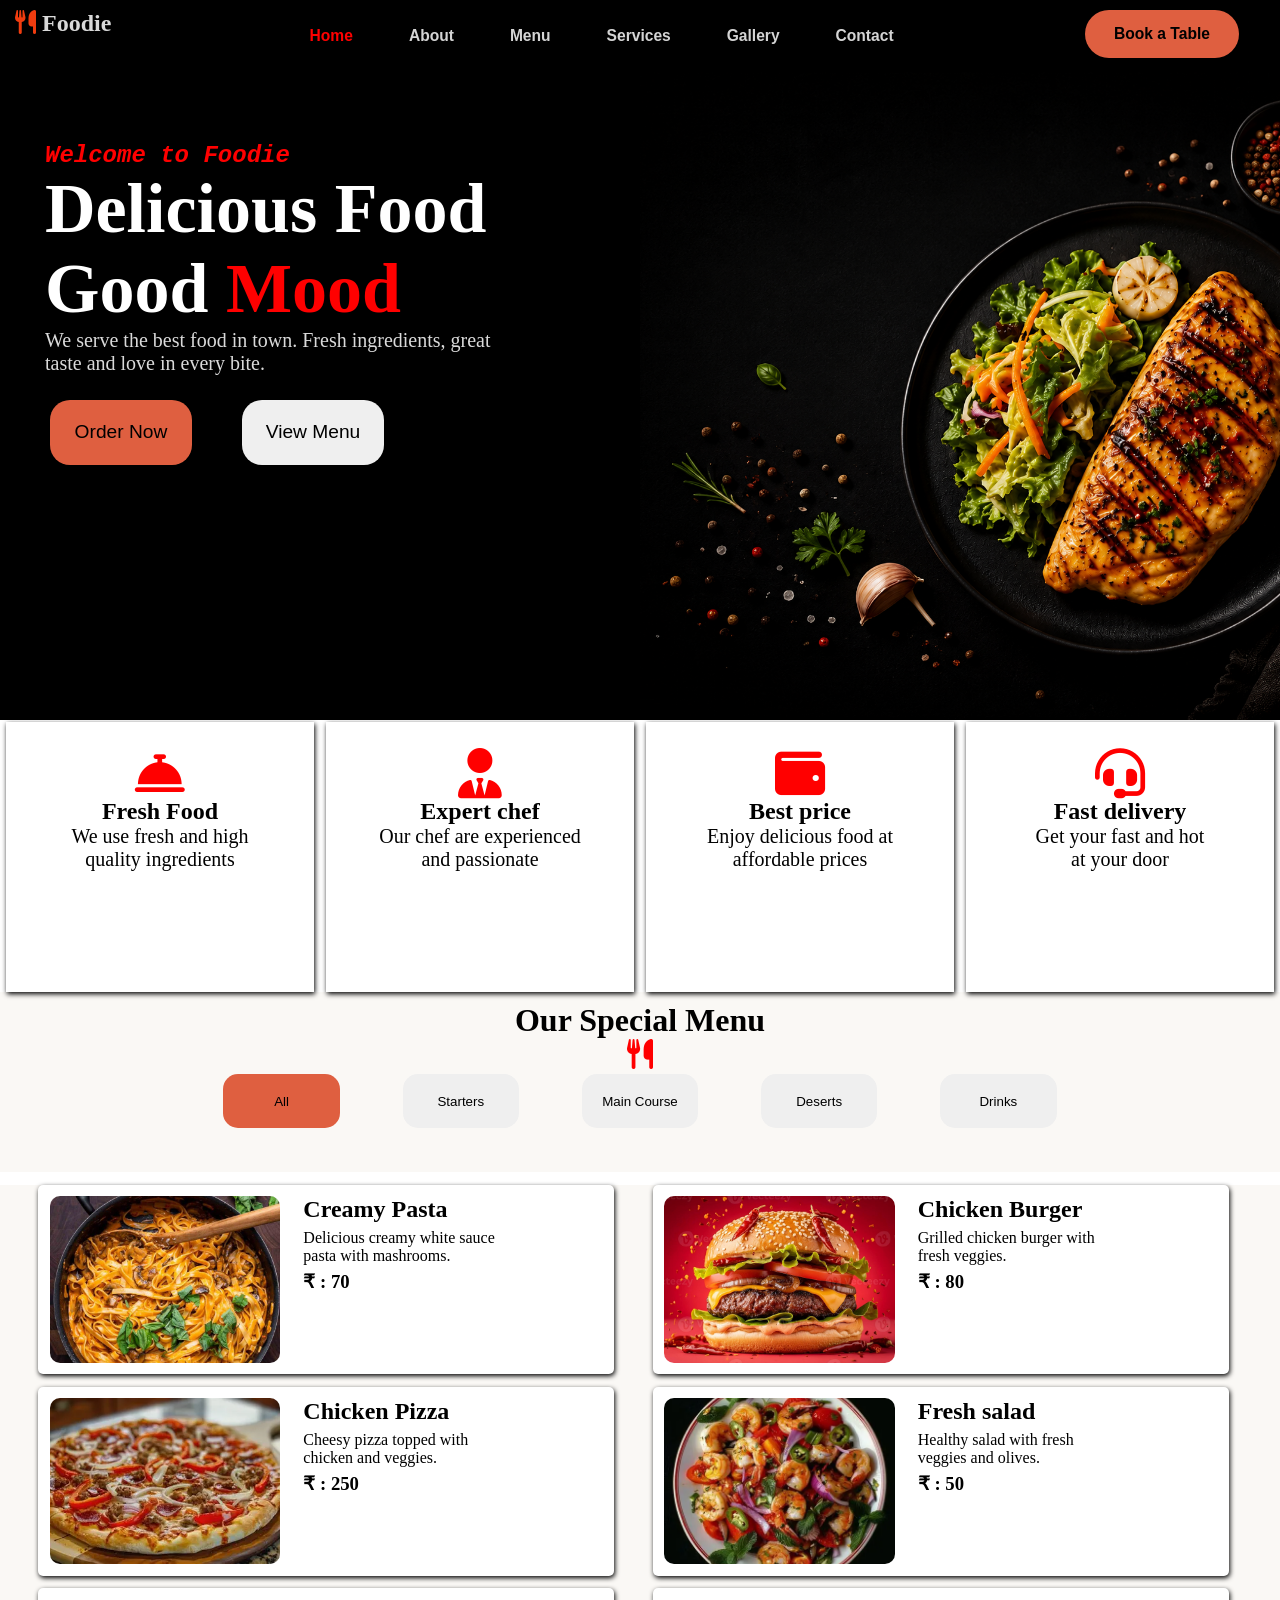
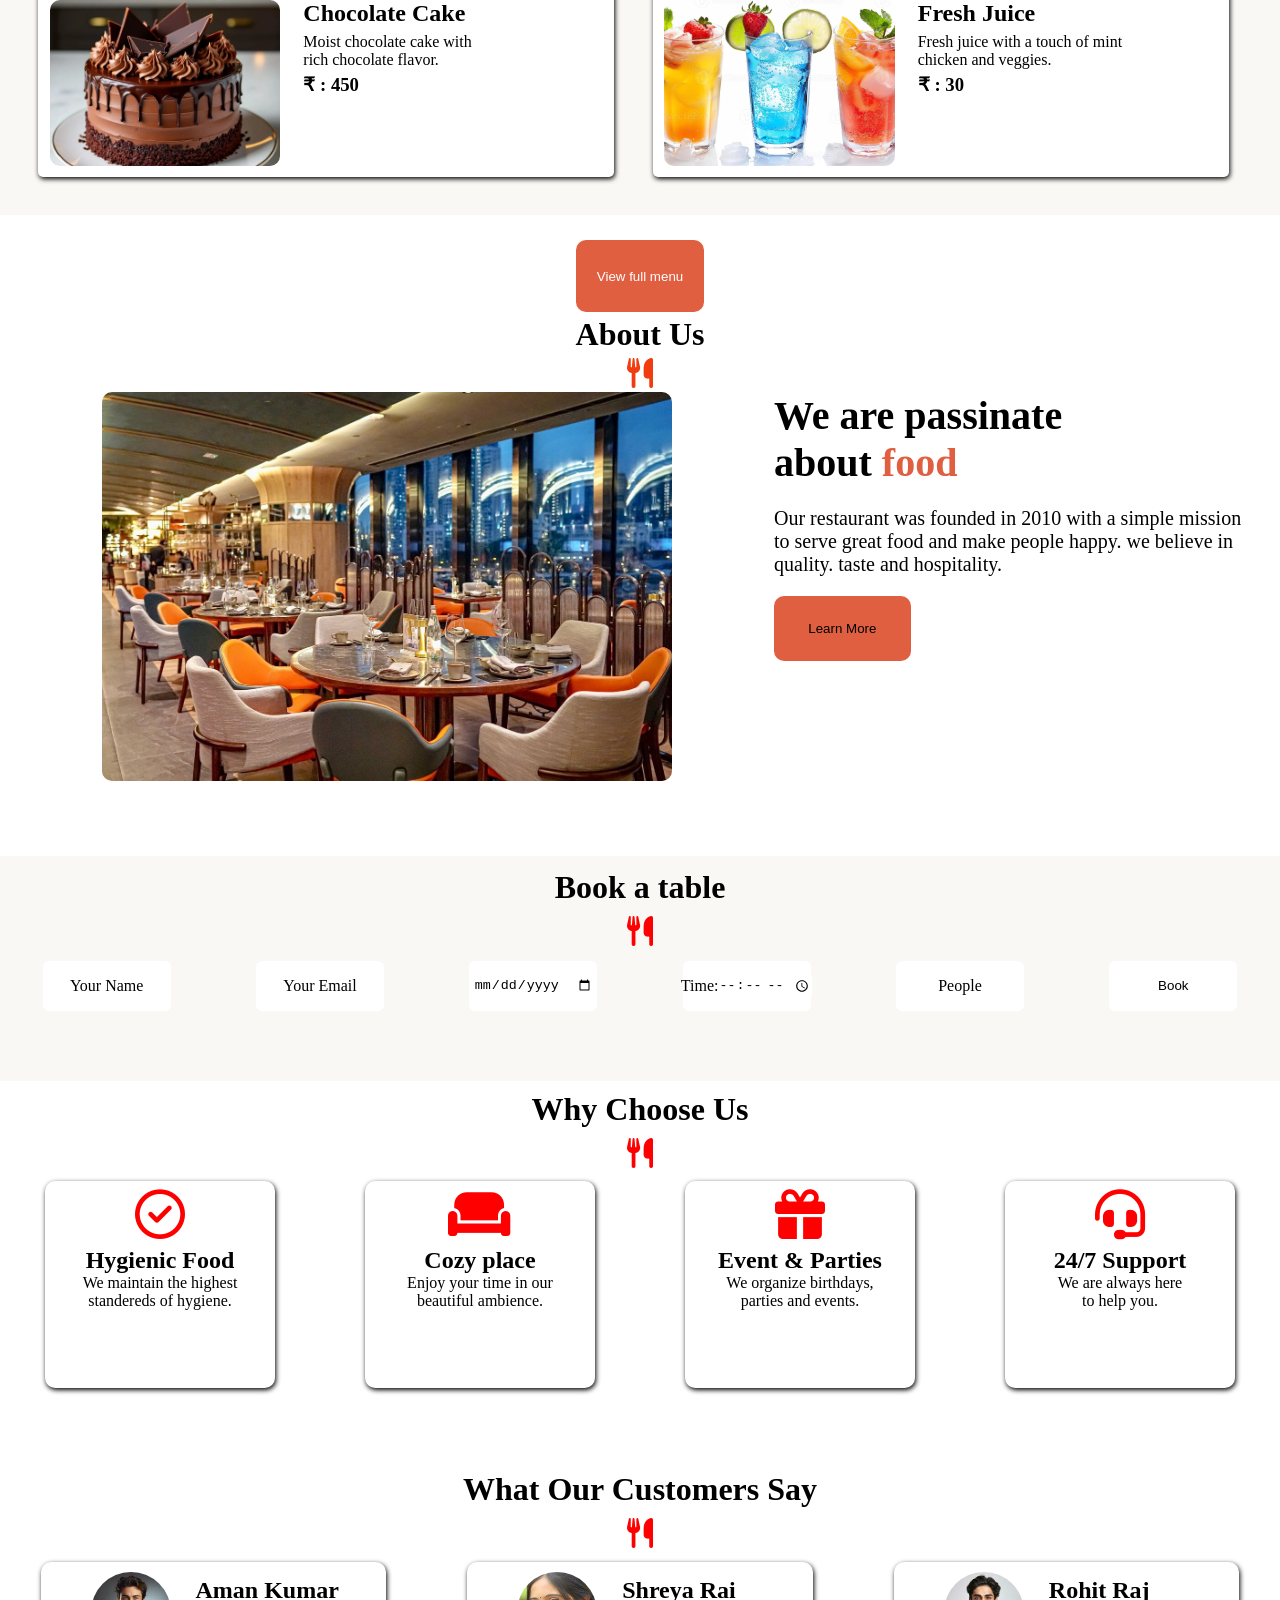
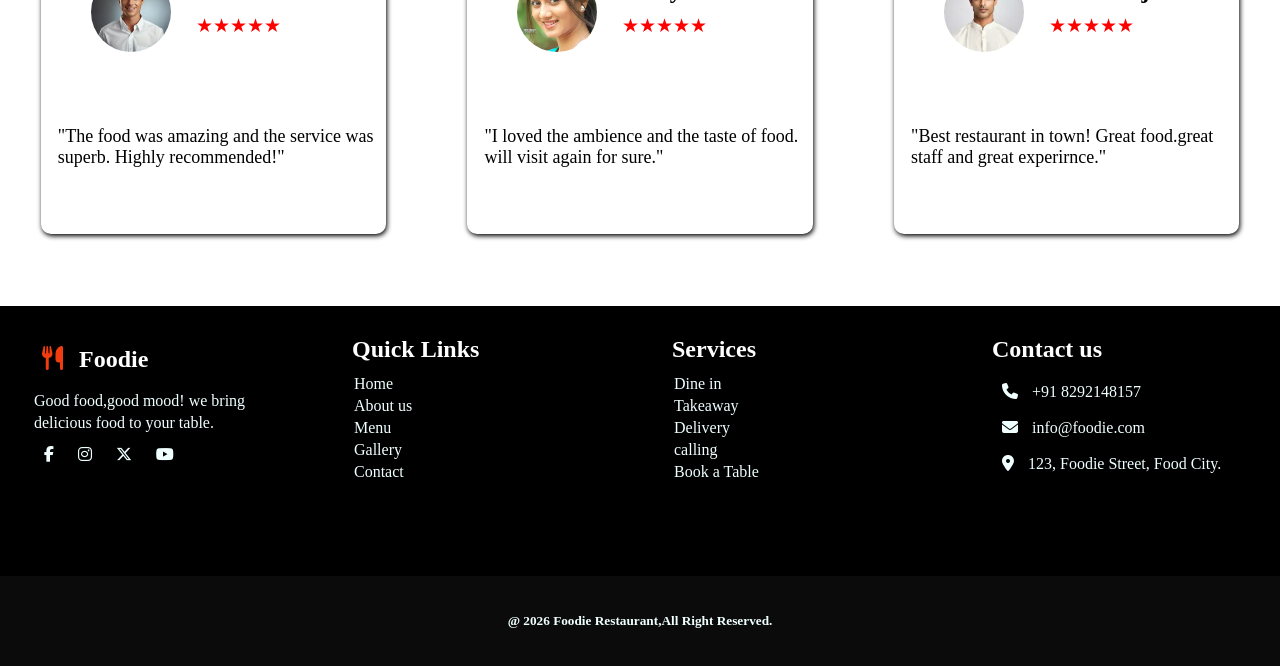
==== index.html @ 414888ad "Rename restro.html to index.html" ====
<!DOCTYPE html>
<html lang="en">
<head>
    <meta charset="UTF-8">
    <meta name="viewport" content="width=device-width, initial-scale=1.0">
    <title>Restaurant</title>
    <link rel="stylesheet" href="restro.css">
    <link rel="stylesheet" href="https://cdnjs.cloudflare.com/ajax/libs/font-awesome/6.5.2/css/all.min.css">
</head>
<body>
    <div id="main">
        <div id="header">
            <div id="box1">
                <h2><i class="fa-solid fa-utensils"></i>
                Foodie</h2>
            </div>
            <div id="box2">
                <button style="border: none;" class="clas"><h3 style="color:red ;background-color: black;">Home</h3></button>
                <button style="border: none;" class="clas"><h3 style="background-color: black; color:rgba(255, 255, 255, 0.831) ">About</h3></button>
                <button style="border: none;" class="clas"><h3 style="background-color: black; color:rgba(255, 255, 255, 0.831) ">Menu</h3></button>
                <button style="border: none;" class="clas"><h3 style="background-color: black; color:rgba(255, 255, 255, 0.831) ">Services</h3></button>
                <button style="border: none;" class="clas"><h3 style="background-color: black; color:rgba(255, 255, 255, 0.831) ">Gallery</h3></button>
                <button style="border: none;" class="clas"><h3 style="background-color: black; color:rgba(255, 255, 255, 0.831) ">Contact</h3></button>
            </div>
            <div id="box3">
                <button style="border: none;" id="box4"><h3>Book a Table</h3></button>
            </div>
        </div>
        <div id="fakeheader"></div>
        <div id="hero">
            <div id="part1">
                <h2 style="color: rgb(255, 0, 0);">Welcome to Foodie</h2>
                <h1 style="color: rgba(255, 255, 255);"> Delicious Food</h1>
                <h1><span style="color: rgba(255, 255, 255);">Good</span> <span style="color:rgba(255,0, 0);">Mood</span></h1>
                <p style="color: rgba(255, 255, 255, 0.854);">We serve the best food in town. Fresh ingredients, great</p>
                 <p style="color: rgba(255, 255, 255, 0.854);">taste and love in every bite.</p>
                 <div id="buy">
            <button style="border: none;" id="order">Order Now</button>
            <button style="border: none; color: black;" id="menu" >View Menu</button>
            </div>
            </div>
            <div id="part2">
                <img src="prooimg.png" alt="">
            </div>
        </div>
        <div id="best">
            <div class="quality">
                <i style="color: red; font-size:50px;" class="fa-solid fa-bell-concierge"></i>
                <h2>Fresh Food</h2>
                <p>We use fresh and high</p>
                <p> quality ingredients</p>
            </div>
            <div class="quality">
                <i style="color: red; font-size:50px;" class="fa-solid fa-user-tie"></i>
                <h2>Expert chef</h2>
                <p>Our chef are experienced</p>
                <p>and passionate</p>
            </div>
            <div class="quality">
                <i style="color: red; font-size:50px;" class="fa-solid fa-wallet"></i>
                <h2>Best price</h2>
                <p>Enjoy delicious food at</p>
                <p>affordable prices</p>
            </div>
            <div class="quality">
                <i style="color: red; font-size:50px;" class="fa-solid fa-headset"></i>
                <h2>Fast delivery</h2>
                <p>Get your fast and hot</p>
                <p> at your door</p>
            </div>
        </div>
        <div id="special">
            <h1 style="text-align: center; padding-top: 10px; ">Our Special Menu </h1>
            <i class="fa-solid fa-utensils"></i>
            <div id="speciall">
                <button style="background-color:rgb(223, 95, 64) ;border: none;" class="items">All</button>
                <button style="border: none;" class="items">Starters</button>
                <button style="border: none;" class="items">Main Course</button>
                <button style="border: none;" class="items">Deserts</button>
                <button style="border: none;" class="items">Drinks</button>
            </div>
        </div>
        <div id="food">
            <div id="foods">
                <div id="type">
                    <div class="image">
                       <img src="spicy-creamy-mushroom-pasta-recipe-3-720x900.jpg" alt="">
                    </div>
                    <div class="name">
                        <h2>Creamy Pasta</h2>
                       <p> Delicious creamy white sauce </p>
                       <p>pasta with mashrooms.</p>
                       <h3>&#8377; : 70</h3>
                    </div>
                </div>
                <div id="type">
                    <div class="image">
                       <img src="spicy-gourmet-burger-with-chili-peppers-delicious-fast-food-photo.jpg" alt="">
                    </div>
                    <div class="name">
                        <h2>Chicken Burger</h2>
                       <p> Grilled chicken burger with </p>
                       <p>fresh veggies.</p>
                       <h3>&#8377; : 80</h3>
                    </div>
                </div>
            </div>
            <div id="foods">
                <div id="type">
                    <div class="image">
                       <img src="OIP.webp" alt="">
                    </div>
                    <div class="name">
                        <h2>Chicken Pizza</h2>
                       <p> Cheesy pizza topped with  </p>
                       <p>chicken and veggies.</p>
                       <h3>&#8377; : 250</h3>
                    </div>
                </div>
                <div id="type">
                    <div class="image">
                       <img src="OIP (1).webp" alt="">
                    </div>
                    <div class="name">
                        <h2>Fresh salad</h2>
                       <p> Healthy salad with fresh   </p>
                       <p>veggies and olives.</p>
                       <h3>&#8377; : 50</h3>
                    </div>
                </div>
            </div>
            <div id="foods">
                <div id="type">
                    <div class="image">
                       <img src="a_hyperrealistic_decadent_chocolate_cake--1--pnp7e.webp" alt="">
                    </div>
                    <div class="name">
                        <h2>Chocolate Cake</h2>
                       <p>Moist chocolate cake with</p>
                       <p>rich chocolate flavor.</p>
                       <h3>&#8377; : 450</h3>
                    </div>
                </div>
                <div id="type">
                    <div class="image">
                       <img src="ai-generated-pictures-of-delicious-and-beautiful-drinks-photo.jpg" alt="">
                    </div>
                    <div class="name">
                        <h2>Fresh Juice</h2>
                       <p>Fresh juice with a touch of mint</p>
                       <p>chicken and veggies.</p>
                       <h3>&#8377; : 30</h3>
                    </div>
                </div>
            </div>
        </div>
        <button style="border: none;" id="fulmenu">View full menu</button>
        <div id="about">
            <h1 style="text-align: center;">About Us</h1>
            <i style="padding-left: 49%; padding-top: 5px;font-size: 30px;" class="fa-solid fa-utensils"></i>
            <div id="room">
                <div id="fig">
                    <img src="caption.jpg" alt="">
                </div>
                <div id="passion">
                    <h2>We are passinate</h2>
                    <h2 style="padding-bottom: 4%;"><span>about</span> <span style="color:rgb(223, 95, 64) ;">food</span></h2>
                    <p>Our restaurant was founded in 2010 with a simple mission</p>
                    <p>to serve great food and make people happy. we believe in</p>
                    <p style="padding-bottom: 4%;">quality. taste and hospitality.</p> 
                    <button style="border: none;" id="learn">Learn More</button>
                </div>
            </div>
        </div>
        <div id="table">
            <h1 style="padding-top: 1%; text-align: center;">Book a table</h1>
            <i class="fa-solid fa-utensils"></i>
            <div id="booktable">
                <div  class="book">Your Name</div>
                <div class="book">Your Email</div>
                <div class="book" >
                    <input style="border: none;" type="date" placeholder="Date">
                </div>
                <div class="book">
                    Time:
                    <input style="border: none;" type="time" placeholder="time">
                </div>
                <div class="book">
                    People   
                </div>
                <button style="border: none;" class="book">Book</button>
            </div>
        </div>
        <div id="choose">
                <h1>Why Choose Us</h1>
                <i class="fa-solid fa-utensils"></i>
                <div id="chose">
                    <div id="specility">
                        <i class="fa-regular fa-circle-check"></i>
                        <h2>Hygienic Food</h2>
                        <p>We maintain the highest</p>
                        <p>standereds of hygiene.</p>
                    </div>
                    <div id="specility">
                        <i class="fa-solid fa-couch"></i>
                        <h2>Cozy place</h2>
                        <p>Enjoy your time in our</p>
                         <p>beautiful ambience.</p>   
                    </div>
                    <div id="specility">
                        <i class="fa-solid fa-gift"></i>
                        <h2>Event &amp; Parties</h2>
                        <p>We organize birthdays,</p>
                        <p>parties and events.</p>
                    </div>
                    <div id="specility">
                         <i class="fa-solid fa-headset"></i>
                        <h2>24/7 Support</h2>
                        <p>We are always here</p>
                        <p>to help you.</p>
                    </div>
                </div>
            </div>
            <div id="customer">
                <h1>What Our Customers Say</h1>
                <i class="fa-solid fa-utensils"></i>
                <div id="customers">
                    <div id="specilities">
                        <div id="people">
                            <div id="face">
                                <img src="OIP (2).webp" alt="">
                            </div>
                            <div id="star">
                                 <h2>Aman Kumar</h2>
                                <p style="color: red;font-size: larger;">&#9733;&#9733;&#9733;&#9733;&#9733;</p>
                            </div>
                        </div>
                        <div id="openioun">
                            <p>"The food was amazing and the service was</p>
                            <p>superb. Highly recommended!"</p>
                        </div>
                    </div>
                    <div id="specilities">
                        <div id="people">
                            <div id="face">
                                <img src="OIP (3).webp" alt="">
                            </div>
                            <div id="star">
                                 <h2>Shreya Rai</h2>
                                <p style="color: red;font-size: larger;">&#9733;&#9733;&#9733;&#9733;&#9733;</p>
                            </div>
                        </div>
                        <div id="openioun">
                            <p>"I loved the ambience and the taste of food.</p>
                            <p> will visit again for sure."</p>
                        </div>
                    </div>
                    <div id="specilities">
                         <div id="people">
                            <div id="face">
                                <img src="OIP (4).webp" alt="">
                            </div>
                            <div id="star">
                                <h2>Rohit Raj</h2>
                                <p style="color: red;font-size: larger;">&#9733;&#9733;&#9733;&#9733;&#9733;</p>
                            </div>
                        </div>
                        <div id="openioun">
                            <p>"Best restaurant in town! Great food.great </p>
                            <p>staff and great experirnce."</p>
                        </div>
                    </div>
                    </div>
            </div>
            <div id="last">
                <div id="rec">
                     <h2><i style="color: rgb(240, 60, 15) ;" class="fa-solid fa-utensils"></i> Foodie</h2>
                     <p>Good food,good mood! we bring</p>
                     <p>delicious food to your table.</p>
                     <p>
                        <i class="fa-brands fa-facebook-f"></i>
                        <i class="fa-brands fa-instagram"></i>
                        <i class="fa-brands fa-x-twitter"></i>
                        <i class="fa-brands fa-youtube"></i>
                     </p>
                </div>
                <div id="rec">
                    <h2>Quick Links</h2>
                    <p>Home</p>
                    <p>About us</p>
                    <p>Menu</p>
                    <p>Gallery</p>
                    <p>Contact</p>
                </div>
                <div id="rec">
                    <h2>Services</h2>
                    <p>Dine in</p>
                    <p>Takeaway</p>
                    <p>Delivery</p>
                    <p>calling</p>
                    <p>Book a Table</p>
                </div>
                <div style="color:azure;" id="rec">
                    <h2 >Contact us</h2>
                    <i class="fa-solid fa-phone"></i>
                    <span>+91 8292148157</span>
                    <br>
                    <i class="fa-solid fa-envelope"></i>
                    <span>info@foodie.com</span>
                    <br>
                    <i class="fa-solid fa-location-dot"></i>
                    <span>123, Foodie Street, Food City.</span>
                </div>
            </div>
            <div id="end">
                <h5>@ 2026 Foodie Restaurant,All Right Reserved.</h5>
            </div>
        </div>
</body>
</html>
---- restro.css ----
*{
    margin: 0%;
    padding: 0%;
    box-sizing: border-box;
}
body,html{
    height:100%;
    width:100%;
}
#main{
    height:100%;
    width:100%;
}
#fakeheader{
    height: 8%;
    width: 100%;
    background-color: black;
}
#header{
    height: 8%;
    width: 100%;
    background-color: black;
    display: flex;
    color: rgba(255, 255, 255, 0.852);
    position: fixed;
}
#box1{
    height:100%;
    width:10%;
    display: flex;
}
.fa-utensils{
    color:rgb(240, 60, 15);
}
#box1 h2{
    padding-top: 10px;
    padding-left:15px;;
}
#box2{
    height:100%;
    width:50%;
    margin:0% 12%;
    border: none;
    outline: none;
    display: flex;
    align-items: center;
    justify-content: space-around;

}
.clas:hover{
    cursor: pointer;
}
#box3{
    height:100%;
    width: 15%;
}
#box4{
    height: 66%;
    width: 80%;
    border-radius: 30px;
    margin: 10px;
    display: flex;
    align-items: center;
    justify-content: space-around;
    background-color:rgb(223, 95, 64);
}
#box4 h3:hover{
       cursor: pointer;
}
#hero{
   height: 72%;
    width: 100%;
    background-color: black;
    display: flex;
}
#part1{
    height: 100%;
    width: 50%;
    background-color: black;
}
#part1 h2{
    font-family:'Courier New', Courier, monospace;
    font-style: italic;
    padding-top: 70px;
    padding-left:45px ;
}
#part1 h1{
    padding-left:45px ;
    font-size: 70px;
}
#part1 p{
    padding-left:45px; 
    font-size: 20px;
}
#buy{
    width:60%;
    height: 10%;
    margin-top: 25px;
    display: flex;
    align-items: center;
    justify-content: center;
}
#order{
    color: black;
    width: 50%;
    height: 100%;
    display: flex;
    align-items: center;
    justify-content: center;
    font-size:larger ;
    border-radius: 20px;
    margin-left:50px ;
    background-color:rgb(223, 95, 64);
}
#menu{
    color: white;
    width: 50%;
    height: 100%;
    display: flex;
    align-items: center;
    justify-content: center;
    font-size:larger ;
    border-radius: 20px;
    margin-left:50px ;
    border: 1px aliceblue solid;
}
#order:hover{
    background-color: pink;
    cursor: pointer;
}
#menu:hover{
    background-color: pink;
    cursor: pointer;
}
#part2{
    height: 100%;
    width: 50%;
    background-color: black;
     margin-right: 0%;
}
#part2 img{
    height: 100%;
    width: 100%;
    object-fit: cover;
}
#best{
    height: 30%;
    width: 100%;
    margin-top: 2px;
    display: flex;
    display: flex;
    align-items: center;
    justify-content: space-around;
}
.quality{
    height: 100%;
    width: 24%;
    background-color: white;
    text-align: center;
    padding:2% ;
    border-right: 1px;
    box-shadow: 1px 2px 5px black;
}
.quality p{
    font-size: 20px;
}
#special{
    height:20%;
    width: 100%;
    background-color: rgba(221, 210, 189, 0.152);
}
#special i{
    font-size: 30px;
    color: red;
    display: flex;
    align-items: center;
    justify-content: center;
}
#speciall{
    width: 70%;
    height: 30%;
    margin-top: 5px;
    margin-left: 15%;
    display: flex;
    align-items: center;
    justify-content: space-around;
}
.items{
    height: 100%;
    width: 13%;
    border-radius: 15px;
    display: flex;
    align-items: center;
    justify-content: center;
}
.items:hover{
    cursor: pointer;
    background-color: pink;
}
#food{
    width: 100%;
    height: 70%;
    background-color: rgba(221, 210, 189, 0.152);
}
#foods{
    width: 100%;
    height: 30%;
    margin-top: 1%;
    display: flex;
}
#type{
    height: 100%;
    width: 45%;
    margin-left:3%;
    display: flex;
    background-color:white;
    border-radius: 5px;
    box-shadow: 1px 2px 5px black;
}
.image{
    height: 88%;
    width: 40%;
    margin:2%;
}
.name{
    height: 88%;
    width: 50%;
    margin:2%;
}
.name h2{
    padding-bottom: 2%;
}
.name h3{
    padding-top: 2%;
}
.image img{
    height: 100%;
    width: 100%;
    border-radius: 10px;
    object-fit: cover;
}
#fulmenu{
    height: 8%;
    width: 10%;
    background-color:rgb(223, 95, 64) ;
    margin-top: 2%;
    margin-left: 45%;
    margin-bottom: 4px;
    color: white;
    display: flex;
    align-items: center;
    justify-content: center;
    border-radius: 10px;
}
#fulmenu:hover{
    cursor: pointer;
    color: black;
    background-color:pink ;
}
#about{
    width: 100%;
    height: 60%;
}
#room{
    width: 100%;
    height:80% ;
    margin-top: 4px;
    display:flex;
}
#fig{
    height: 90%;
    width: 45%;
    margin-left: 8%;
}
#passion{
    height: 100%;
    width: 40%;
    margin-left: 8%;
}
#passion h2{
    font-size: 40px;
}
#passion p{
    font-size: 20px;
}
#fig img{
    height: 100%;
    width: 100%;
    object-fit: cover;
    border-radius: 10px;
}
#learn{
    height: 15%;
    width: 27%;
    background-color:rgb(223, 95, 64) ;
    border-radius: 10px;
    display: flex;
    align-items: center;
    justify-content: center;
}
#learn:hover{
    cursor: pointer;
    background-color: pink;
    color: black;
}
#table{
    height: 25%;
    width: 100%;
    background-color: rgba(221, 210, 189, 0.152);;
}
#table i{
    font-size: 30px;
    color: red;
    padding-top: 10px;
    display: flex;
    align-items: center;
    justify-content: center;
}
#booktable{
    height: 22%;
    width: 100%;
    margin-top:15px ;
    display: flex;
    align-items: center;
    justify-content: space-around;
}
.book{
    height: 100%;
    width: 10%;
    display: flex;
    align-items: center;
    justify-content: center;
    background-color: white;
    border-radius: 6px;
}
.book:hover{
    cursor: pointer;
    background-color: pink;
    color: black;
}
#choose{
    height: 40%;
    width: 100%;
}
#choose h1{
    padding-top: 10px;
    text-align: center;
    padding-bottom: 10px;
}
#choose i{
    font-size: 30px;
    color: red;
    display: flex;
    align-items: center;
    justify-content: center;
}
#chose{
    height:60% ;
    width: 100%;
    margin-top: 8px;
    display: flex;
    align-items: center;
    justify-content: space-around;
}
#specility i{
    font-size: 50px;
    padding-top: 8px;
    padding-bottom: 8px;
}
#specility{
    height: 96%;
    width: 18%;
    border-radius: 10px;
    box-shadow: 1px 2px 5px black;
    text-align: center;
    background-color:white;
}
#customer{
    height: 45% ;
    width: 100%;
}
#customer h1{
    padding-top: 30px;
    text-align: center;
    padding-bottom: 10px;
}
#customer i{
    font-size: 30px;
    color: red;
    display: flex;
    align-items: center;
    justify-content: center;
}
#customers{
    height:70% ;
    width: 100%;
    margin-top: 8px;
    display: flex;
    align-items: center;
    justify-content: space-around;
}
#specilities{
    height: 96%;
    width: 27%;
    border-radius: 10px;
    box-shadow: 1px 2px 5px black;
    /* text-align: center; */
    background-color:white;
}
#people{
   height: 50%;
   width: 100%;
   display: flex;
}
#face{
    height: 80px;
    width: 80px;
    border-radius: 80px;
    margin-left: 50px;
    margin-top: 10px;
}
#face img{
    height: 80px;
    width: 80px;
    border-radius: 80px;
    object-fit: cover;
}
#star{
    height: 100%;
    width: 60%;
    margin-left: 25px;
    margin-top: 15px;
}
#star h2{
    padding-bottom: 5%;

}
#openioun{
    height: 45%;
   width: 100%;
   margin-top: 8%;
   margin-left: 5%;
   font-size: large;
}
#last{
    height: 30%;
    width: 100%;
    margin-top: 60px;
    background-color: black;
    display: flex;
    align-items: center;
    justify-content:space-around;
}
#rec{
    height:100%;
    width: 20%;
}
#rec i{
    padding: 10px;
}
#rec h2{
    padding-top: 30px;
    padding-bottom:10px;
    color: white;
}
#rec p{
    color:black ;
    padding: 2px;
    color: azure;
}
#end{
    height: 10%;
    width: 100%;
    color: azure;
    background-color: rgba(0, 0, 0, 0.955);
    display: flex;
    align-items: center;
    justify-content:center;
}
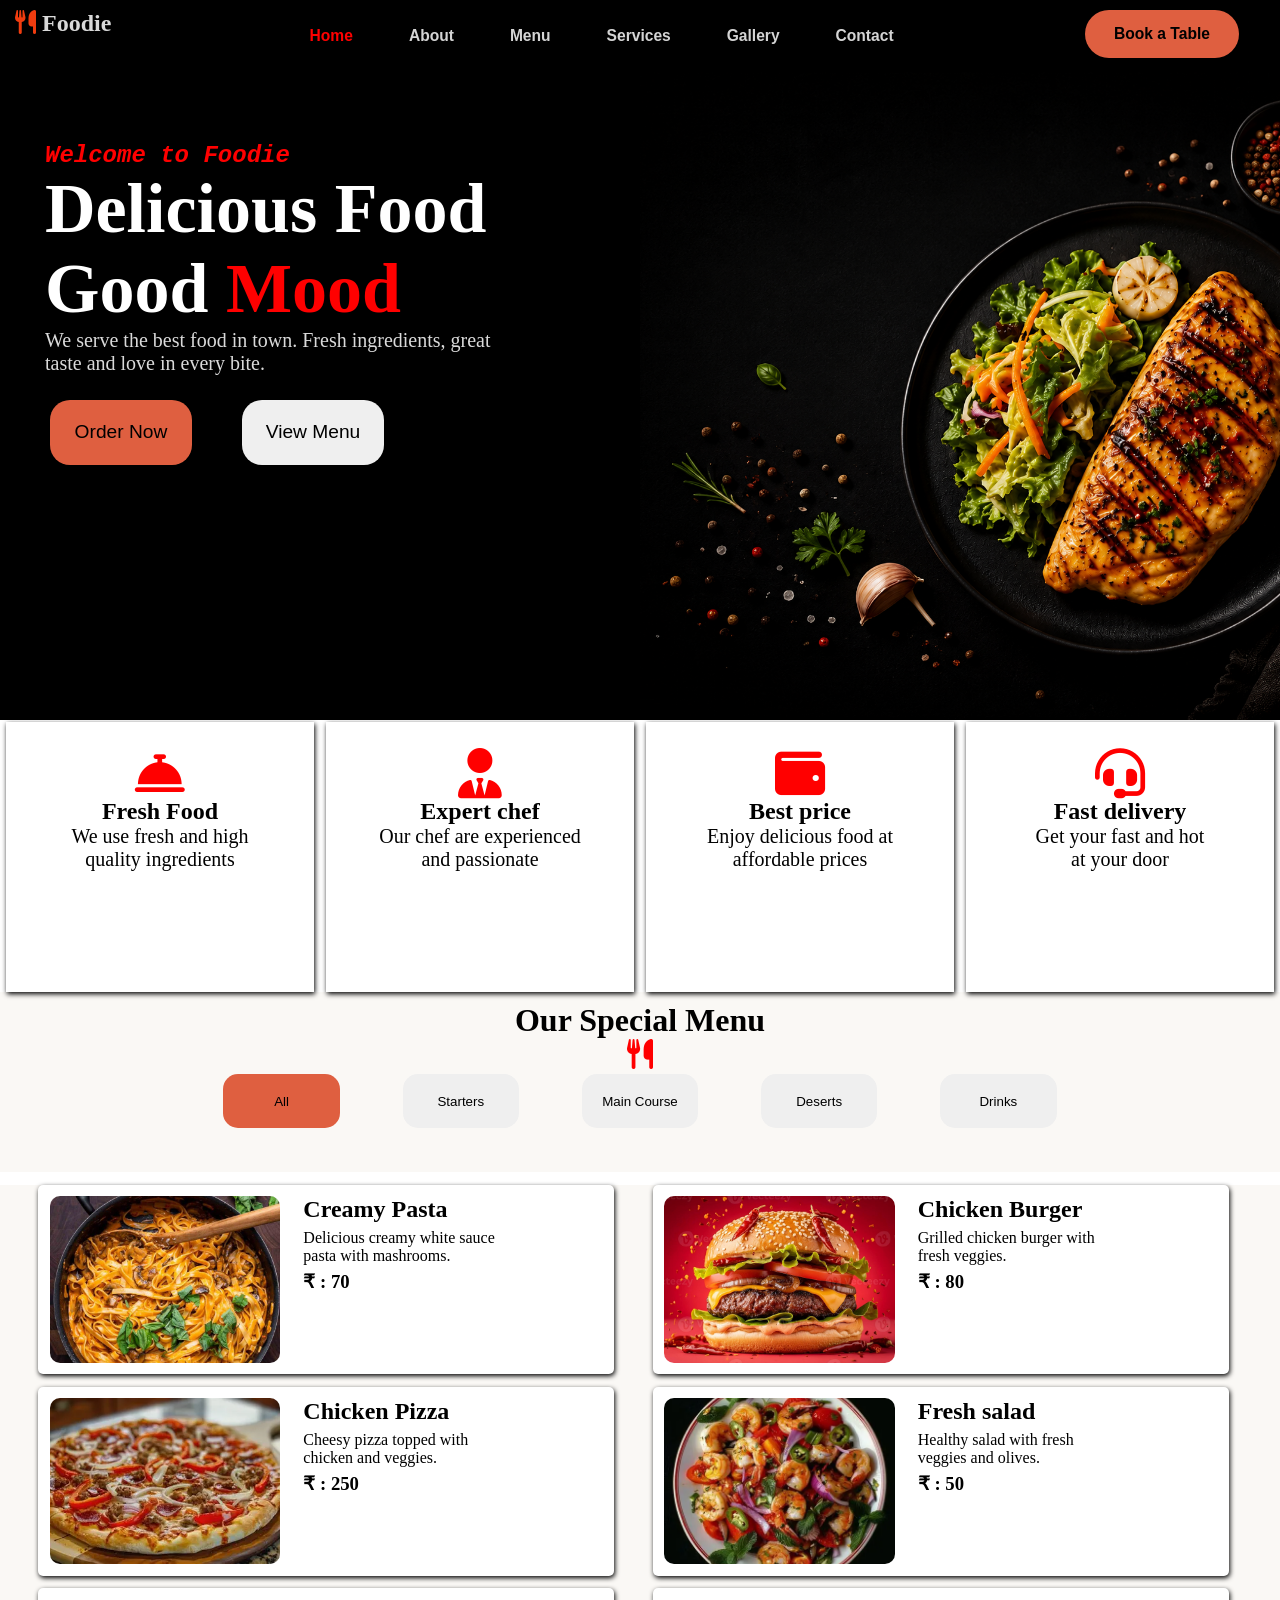
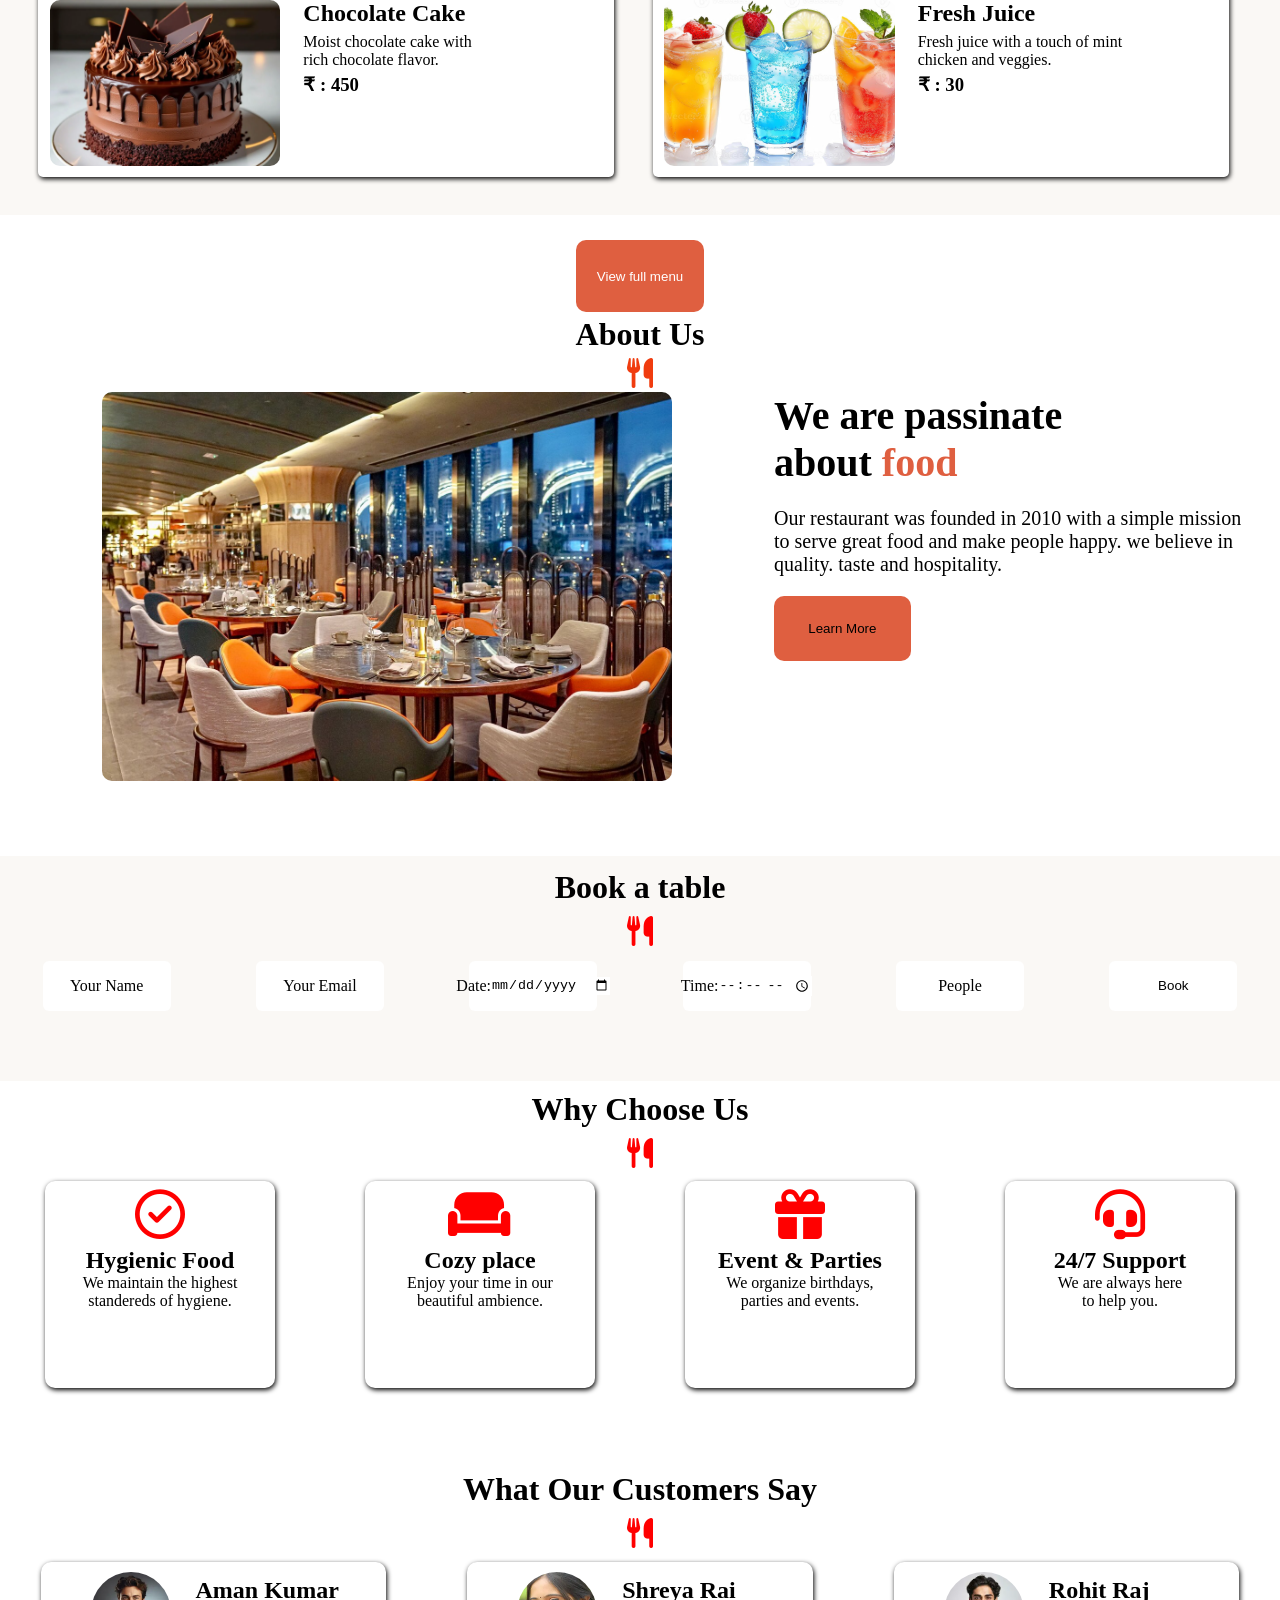
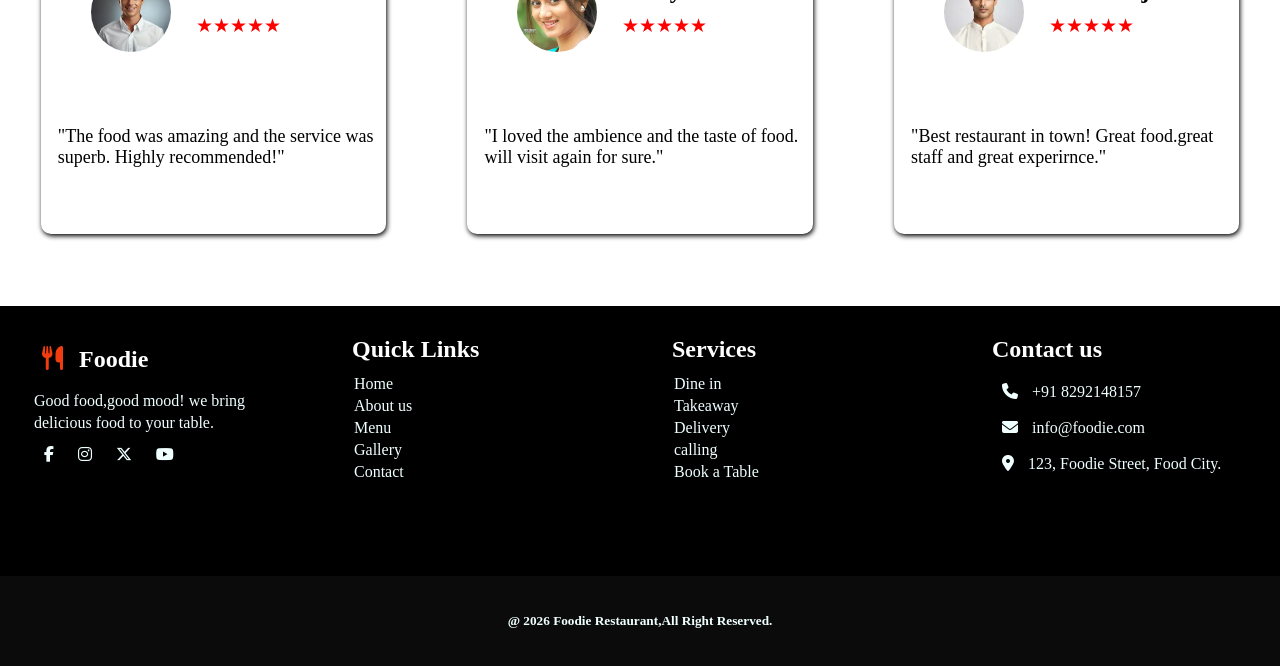
==== commit e3efd23b: "update website" ====
--- a/index.html
+++ b/index.html
@@ -179,6 +179,7 @@
                 <div  class="book">Your Name</div>
                 <div class="book">Your Email</div>
                 <div class="book" >
+                    Date:
                     <input style="border: none;" type="date" placeholder="Date">
                 </div>
                 <div class="book">
--- a/restro.css
+++ b/restro.css
@@ -404,7 +404,6 @@
     width: 27%;
     border-radius: 10px;
     box-shadow: 1px 2px 5px black;
-    /* text-align: center; */
     background-color:white;
 }
 #people{
@@ -477,4 +476,286 @@
     align-items: center;
     justify-content:center;
 }
-
+  
+@media (max-width: 600px) {
+
+    #header {
+        height: 60px;
+        align-items: center;
+    }
+
+    #fakeheader {
+        height: 60px;
+    }
+
+    #box1 {
+        width: 40%;
+    }
+
+    #box1 h2 {
+        padding-top: 0;
+        padding-left: 8px;
+        font-size: 18px;
+    }
+
+    #box2 {
+        display: none;
+    }
+
+    #box3 {
+        width: 60%;
+    }
+
+    #box4 {
+        width: 80%;
+        height: 60%;
+        margin: auto;
+    }
+
+    #hero {
+        height: auto;
+        display: flex;
+        flex-direction: column;
+    }
+
+    #part1 {
+        width: 100%;
+        height: auto;
+        padding-bottom: 30px;
+    }
+
+    #part1 h2 {
+        padding-top: 40px;
+        padding-left: 20px;
+        font-size: 20px;
+    }
+
+    #part1 h1 {
+        padding-left: 20px;
+        font-size: 42px;
+    }
+
+    #part1 p {
+        padding-left: 20px;
+        padding-right: 20px;
+        font-size: 16px;
+    }
+
+    #buy {
+        width: 90%;
+        height: 50px;
+    }
+
+    #order,
+    #menu {
+        margin-left: 10px;
+        font-size: 16px;
+    }
+
+    #part2 {
+        width: 100%;
+        height: 300px;
+    }
+
+    #best {
+        height: auto;
+        flex-direction: column;
+        gap: 15px;
+        padding: 20px;
+    }
+
+    .quality {
+        width: 100%;
+        height: auto;
+        padding: 20px;
+    }
+
+
+    
+    #special {
+        height: auto;
+        padding: 20px 0;
+    }
+
+    #speciall {
+        width: 100%;
+        margin-left: 0;
+        height: auto;
+        flex-wrap: wrap;
+        gap: 10px;
+    }
+
+    .items {
+        width: 30%;
+        height: 50px;
+    }
+
+
+    #food {
+        height: auto;
+        padding-bottom: 30px;
+    }
+
+    #foods {
+        height: auto;
+        flex-direction: column;
+        gap: 15px;
+    }
+
+    #type {
+        width: 94%;
+        height: 180px;
+        margin-left: 3%;
+    }
+
+    .image {
+        height: 90%;
+        width: 40%;
+    }
+
+    .name {
+        width: 50%;
+    }
+
+    .name h2 {
+        font-size: 18px;
+    }
+
+    .name h3 {
+        font-size: 15px;
+    }
+
+    #fulmenu {
+        width: 40%;
+        height: 50px;
+        margin: 20px auto;
+    }
+
+
+    
+    #about {
+        height: auto;
+    }
+
+    #room {
+        height: auto;
+        flex-direction: column;
+    }
+
+    #fig {
+        width: 90%;
+        height: 300px;
+        margin: 20px auto;
+    }
+
+    #passion {
+        width: 90%;
+        height: auto;
+        margin: 20px auto;
+    }
+
+    #passion h2 {
+        font-size: 30px;
+    }
+
+    #passion p {
+        font-size: 16px;
+    }
+
+    #learn {
+        width: 40%;
+        height: 50px;
+        margin-top: 20px;
+    }
+
+
+    #table {
+        height: auto;
+        padding: 20px 0;
+    }
+
+    #booktable {
+        height: auto;
+        flex-wrap: wrap;
+        gap: 10px;
+    }
+
+    .book {
+        width: 40%;
+        height: 50px;
+    }
+
+    #choose {
+        height: auto;
+        padding-bottom: 30px;
+    }
+
+    #chose {
+        height: auto;
+        flex-direction: column;
+        gap: 15px;
+    }
+
+    #specility {
+        width: 90%;
+        height: auto;
+        min-height: 180px;
+        padding: 20px;
+    }
+
+    #customer {
+        height: auto;
+        padding-bottom: 30px;
+    }
+
+    #customers {
+        height: auto;
+        flex-direction: column;
+        gap: 20px;
+    }
+
+    #specilities {
+        width: 90%;
+        height: auto;
+        min-height: 220px;
+    }
+
+    #people {
+        height: auto;
+    }
+
+    #face {
+        margin-left: 20px;
+    }
+
+    #star {
+        margin-left: 15px;
+    }
+
+    #openioun {
+        margin-left: 5%;
+        width: 90%;
+        height: auto;
+        margin-top: 20px;
+        font-size: 15px;
+    }
+
+    #last {
+        height: auto;
+        margin-top: 30px;
+        flex-direction: column;
+        align-items: flex-start;
+        padding: 30px;
+        gap: 20px;
+    }
+
+    #rec {
+        width: 100%;
+        height: auto;
+    }
+
+    #end {
+        height: 60px;
+        text-align: center;
+    }
+}
